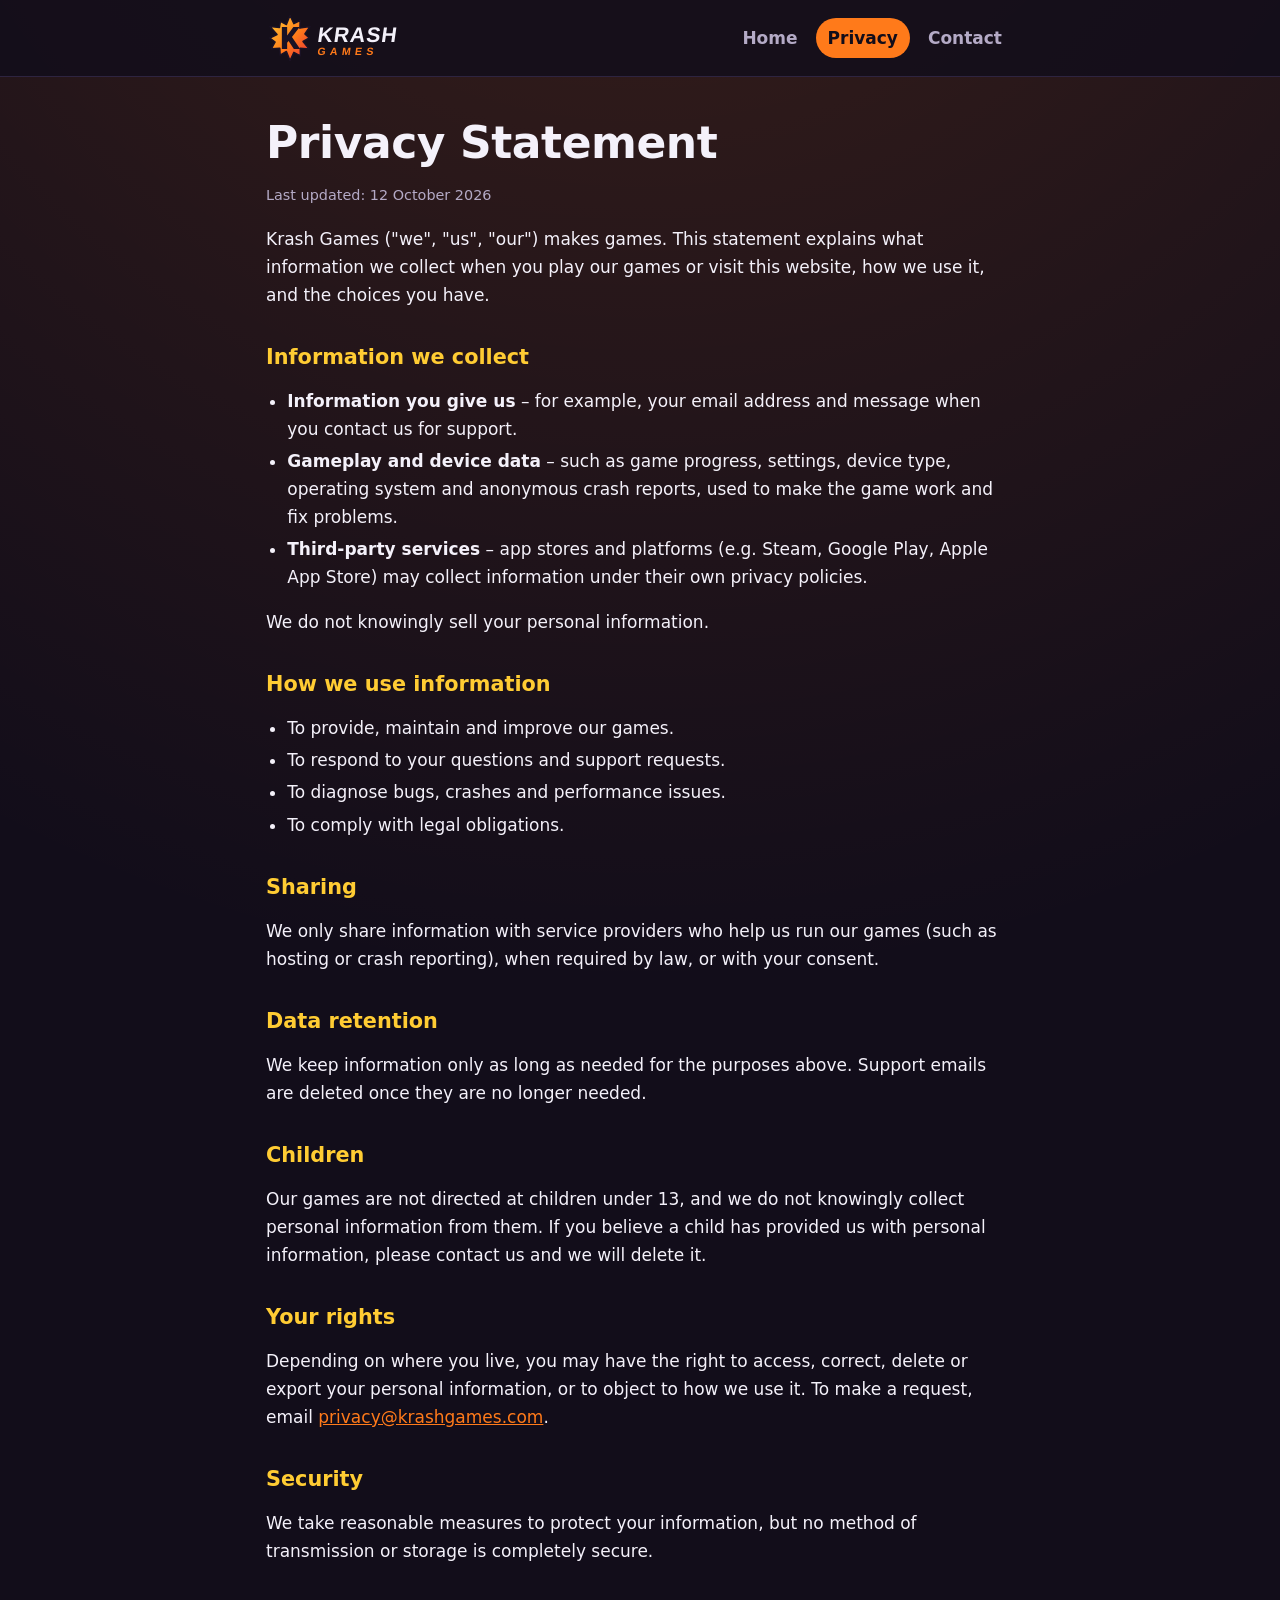
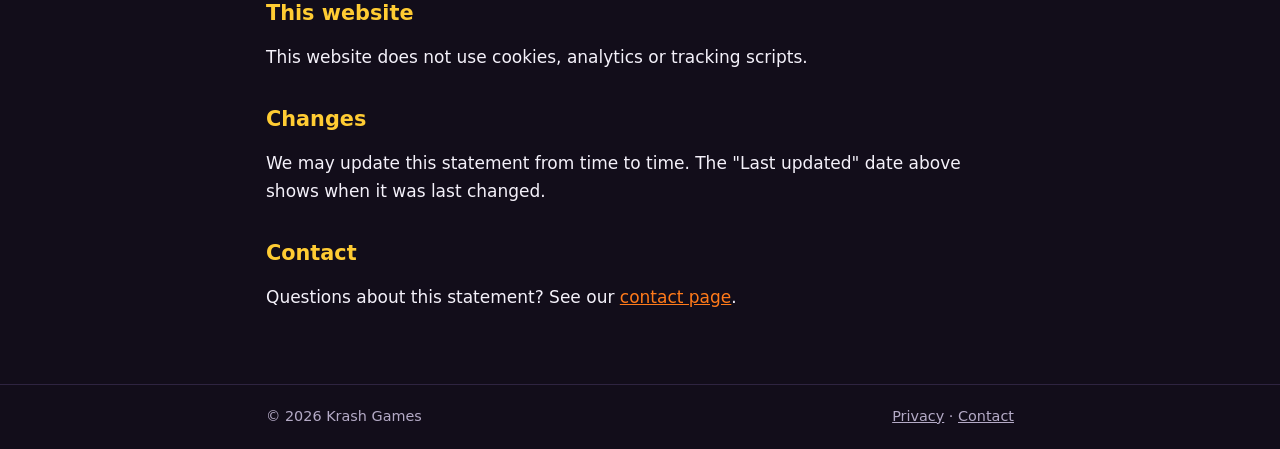
==== privacy.html @ dce3d5c1 "Add files via upload" ====
<!doctype html>
<html lang="en">
<head>
  <meta charset="utf-8">
  <meta name="viewport" content="width=device-width, initial-scale=1">
  <title>Privacy Statement – Krash Games</title>
  <meta name="description" content="Krash Games privacy statement.">
  <link rel="icon" type="image/svg+xml" href="logo-mark.svg">
  <link rel="stylesheet" href="styles.css">
</head>
<body>
  <header class="site-header">
    <div class="inner">
      <a class="brand" href="index.html"><img src="logo.svg" alt="Krash Games"></a>
      <nav class="site-nav" aria-label="Main">
        <a href="index.html">Home</a>
        <a href="privacy.html" aria-current="page">Privacy</a>
        <a href="contact.html">Contact</a>
      </nav>
    </div>
  </header>

  <main>
    <!-- TODO: review this template against what your games actually collect
         (analytics, ads, crash reporting SDKs, etc.) before publishing. -->
    <h1>Privacy Statement</h1>
    <p class="updated">Last updated: 12 October 2026</p>

    <p>Krash Games ("we", "us", "our") makes games. This statement explains what information we collect when you play our games or visit this website, how we use it, and the choices you have.</p>

    <h2>Information we collect</h2>
    <ul>
      <li><strong>Information you give us</strong> – for example, your email address and message when you contact us for support.</li>
      <li><strong>Gameplay and device data</strong> – such as game progress, settings, device type, operating system and anonymous crash reports, used to make the game work and fix problems.</li>
      <li><strong>Third-party services</strong> – app stores and platforms (e.g. Steam, Google Play, Apple App Store) may collect information under their own privacy policies.</li>
    </ul>
    <p>We do not knowingly sell your personal information.</p>

    <h2>How we use information</h2>
    <ul>
      <li>To provide, maintain and improve our games.</li>
      <li>To respond to your questions and support requests.</li>
      <li>To diagnose bugs, crashes and performance issues.</li>
      <li>To comply with legal obligations.</li>
    </ul>

    <h2>Sharing</h2>
    <p>We only share information with service providers who help us run our games (such as hosting or crash reporting), when required by law, or with your consent.</p>

    <h2>Data retention</h2>
    <p>We keep information only as long as needed for the purposes above. Support emails are deleted once they are no longer needed.</p>

    <h2>Children</h2>
    <p>Our games are not directed at children under 13, and we do not knowingly collect personal information from them. If you believe a child has provided us with personal information, please contact us and we will delete it.</p>

    <h2>Your rights</h2>
    <p>Depending on where you live, you may have the right to access, correct, delete or export your personal information, or to object to how we use it. To make a request, email <a href="mailto:privacy@krashgames.com">privacy@krashgames.com</a>.</p>

    <h2>Security</h2>
    <p>We take reasonable measures to protect your information, but no method of transmission or storage is completely secure.</p>

    <h2>This website</h2>
    <p>This website does not use cookies, analytics or tracking scripts.</p>

    <h2>Changes</h2>
    <p>We may update this statement from time to time. The "Last updated" date above shows when it was last changed.</p>

    <h2>Contact</h2>
    <p>Questions about this statement? See our <a href="contact.html">contact page</a>.</p>
  </main>

  <footer class="site-footer">
    <div class="inner">
      <span>&copy; 2026 Krash Games</span>
      <span><a href="privacy.html">Privacy</a> · <a href="contact.html">Contact</a></span>
    </div>
  </footer>
</body>
</html>
---- styles.css ----
:root {
  --bg: #120d1a;
  --surface: #1d1529;
  --border: #2e2440;
  --text: #f4f1fa;
  --muted: #b4aac6;
  --accent: #ff7a1a;
  --accent-2: #ffcc33;
  --danger: #e8283c;
  --radius: 12px;
  --max: 780px;
}

* {
  box-sizing: border-box;
}

html {
  -webkit-text-size-adjust: 100%;
}

body {
  margin: 0;
  min-height: 100vh;
  display: flex;
  flex-direction: column;
  background: var(--bg);
  background-image: radial-gradient(circle at 50% -20%, rgba(255, 122, 26, 0.18), transparent 55%);
  color: var(--text);
  font-family: system-ui, -apple-system, "Segoe UI", Roboto, Arial, sans-serif;
  font-size: 1.0625rem;
  line-height: 1.65;
}

a {
  color: var(--accent);
}

a:hover,
a:focus-visible {
  color: var(--accent-2);
}

/* Header */
.site-header {
  border-bottom: 1px solid var(--border);
  background: rgba(18, 13, 26, 0.85);
}

.site-header .inner {
  max-width: var(--max);
  margin: 0 auto;
  padding: 14px 16px;
  display: flex;
  align-items: center;
  justify-content: space-between;
  flex-wrap: wrap;
  gap: 12px;
}

.brand img {
  display: block;
  height: 48px;
  width: auto;
}

.site-nav {
  display: flex;
  gap: 6px;
}

.site-nav a {
  color: var(--muted);
  text-decoration: none;
  font-weight: 600;
  padding: 6px 12px;
  border-radius: 999px;
}

.site-nav a:hover,
.site-nav a:focus-visible {
  color: var(--text);
  background: var(--surface);
}

.site-nav a[aria-current="page"] {
  color: var(--bg);
  background: var(--accent);
}

/* Main content */
main {
  flex: 1;
  width: 100%;
  max-width: var(--max);
  margin: 0 auto;
  padding: 40px 16px 56px;
}

h1,
h2 {
  line-height: 1.2;
}

h1 {
  font-size: clamp(2rem, 6vw, 2.75rem);
  margin: 0 0 8px;
  letter-spacing: -0.01em;
}

h2 {
  font-size: 1.3rem;
  margin: 36px 0 8px;
  color: var(--accent-2);
}

.lede {
  color: var(--muted);
  margin-top: 0;
}

.updated {
  color: var(--muted);
  font-size: 0.9rem;
}

ul {
  padding-left: 1.25em;
}

li + li {
  margin-top: 4px;
}

/* Home hero */
.hero {
  text-align: center;
  padding: 24px 0 8px;
}

.hero img {
  width: 160px;
  height: 160px;
  margin-bottom: 16px;
}

.cards {
  display: grid;
  grid-template-columns: repeat(auto-fit, minmax(240px, 1fr));
  gap: 16px;
  margin-top: 32px;
}

.card {
  display: block;
  padding: 20px;
  border: 1px solid var(--border);
  border-radius: var(--radius);
  background: var(--surface);
  color: var(--text);
  text-decoration: none;
  transition: border-color 0.15s, transform 0.15s;
}

.card:hover,
.card:focus-visible {
  color: var(--text);
  border-color: var(--accent);
  transform: translateY(-2px);
}

.card h2 {
  margin: 0 0 4px;
}

.card p {
  margin: 0;
  color: var(--muted);
}

/* Contact */
.contact-list {
  list-style: none;
  padding: 0;
  margin: 24px 0 0;
  display: grid;
  gap: 12px;
}

.contact-list li {
  margin: 0;
  padding: 16px 20px;
  border: 1px solid var(--border);
  border-radius: var(--radius);
  background: var(--surface);
}

.contact-list .label {
  display: block;
  font-size: 0.8rem;
  font-weight: 700;
  letter-spacing: 0.08em;
  text-transform: uppercase;
  color: var(--muted);
}

.contact-list a {
  font-weight: 600;
  word-break: break-word;
}

/* Footer */
.site-footer {
  border-top: 1px solid var(--border);
  color: var(--muted);
  font-size: 0.9rem;
}

.site-footer .inner {
  max-width: var(--max);
  margin: 0 auto;
  padding: 20px 16px;
  display: flex;
  justify-content: space-between;
  flex-wrap: wrap;
  gap: 8px;
}

.site-footer a {
  color: var(--muted);
}

@media (prefers-reduced-motion: reduce) {
  .card {
    transition: none;
  }
}
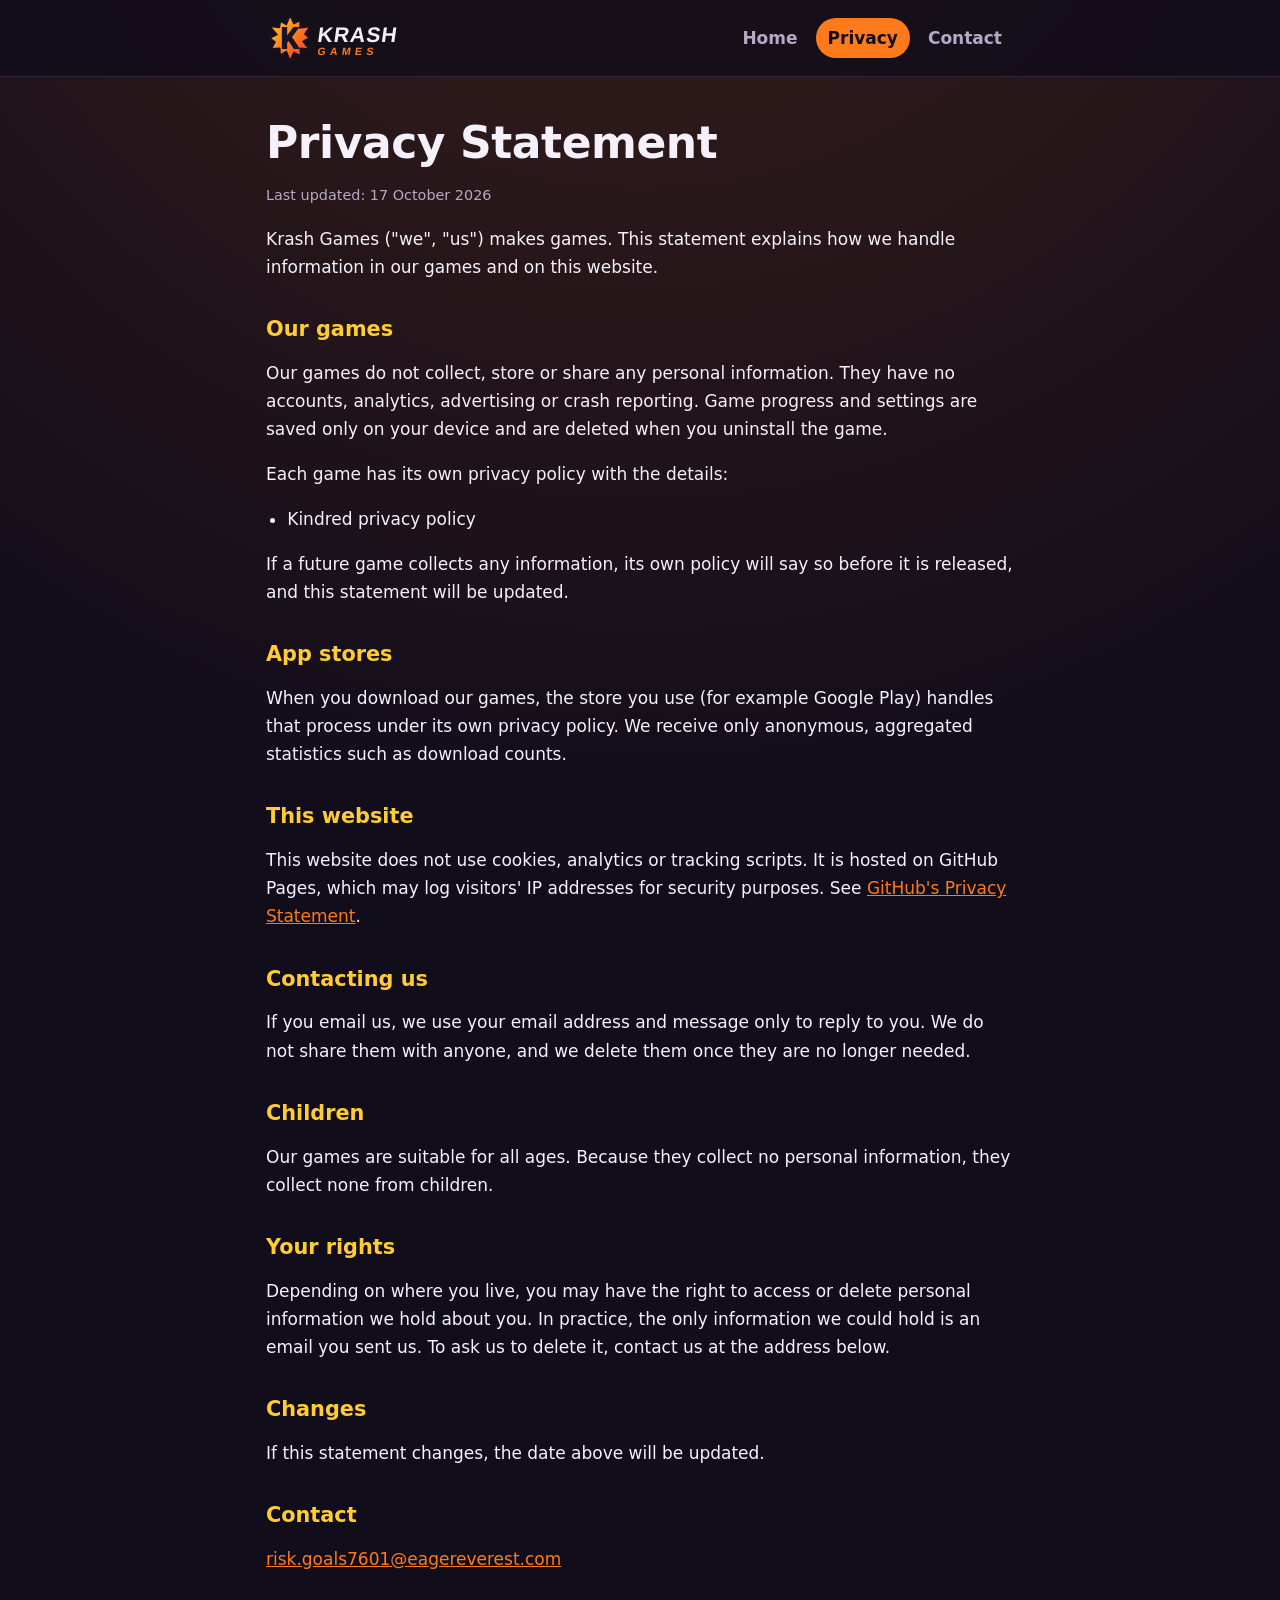
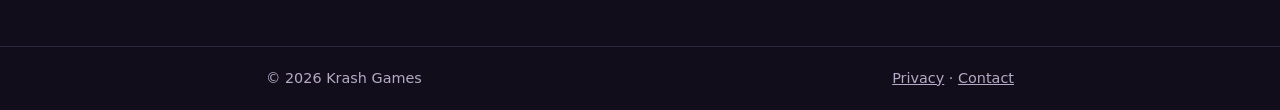
==== commit c037ed61: "Update privacy statement and contact email Replace the template privacy statement with the final tex" ====
--- a/privacy.html
+++ b/privacy.html
@@ -21,52 +21,39 @@
   </header>
 
   <main>
-    <!-- TODO: review this template against what your games actually collect
-         (analytics, ads, crash reporting SDKs, etc.) before publishing. -->
     <h1>Privacy Statement</h1>
-    <p class="updated">Last updated: 12 October 2026</p>
+    <p class="updated">Last updated: 17 October 2026</p>
 
-    <p>Krash Games ("we", "us", "our") makes games. This statement explains what information we collect when you play our games or visit this website, how we use it, and the choices you have.</p>
+    <p>Krash Games ("we", "us") makes games. This statement explains how we handle information in our games and on this website.</p>
 
-    <h2>Information we collect</h2>
+    <h2>Our games</h2>
+    <p>Our games do not collect, store or share any personal information. They have no accounts, analytics, advertising or crash reporting. Game progress and settings are saved only on your device and are deleted when you uninstall the game.</p>
+    <p>Each game has its own privacy policy with the details:</p>
     <ul>
-      <li><strong>Information you give us</strong> – for example, your email address and message when you contact us for support.</li>
-      <li><strong>Gameplay and device data</strong> – such as game progress, settings, device type, operating system and anonymous crash reports, used to make the game work and fix problems.</li>
-      <li><strong>Third-party services</strong> – app stores and platforms (e.g. Steam, Google Play, Apple App Store) may collect information under their own privacy policies.</li>
+      <li>Kindred privacy policy</li>
     </ul>
-    <p>We do not knowingly sell your personal information.</p>
+    <p>If a future game collects any information, its own policy will say so before it is released, and this statement will be updated.</p>
 
-    <h2>How we use information</h2>
-    <ul>
-      <li>To provide, maintain and improve our games.</li>
-      <li>To respond to your questions and support requests.</li>
-      <li>To diagnose bugs, crashes and performance issues.</li>
-      <li>To comply with legal obligations.</li>
-    </ul>
+    <h2>App stores</h2>
+    <p>When you download our games, the store you use (for example Google Play) handles that process under its own privacy policy. We receive only anonymous, aggregated statistics such as download counts.</p>
 
-    <h2>Sharing</h2>
-    <p>We only share information with service providers who help us run our games (such as hosting or crash reporting), when required by law, or with your consent.</p>
+    <h2>This website</h2>
+    <p>This website does not use cookies, analytics or tracking scripts. It is hosted on GitHub Pages, which may log visitors' IP addresses for security purposes. See <a href="https://docs.github.com/en/site-policy/privacy-policies/github-general-privacy-statement">GitHub's Privacy Statement</a>.</p>
 
-    <h2>Data retention</h2>
-    <p>We keep information only as long as needed for the purposes above. Support emails are deleted once they are no longer needed.</p>
+    <h2>Contacting us</h2>
+    <p>If you email us, we use your email address and message only to reply to you. We do not share them with anyone, and we delete them once they are no longer needed.</p>
 
     <h2>Children</h2>
-    <p>Our games are not directed at children under 13, and we do not knowingly collect personal information from them. If you believe a child has provided us with personal information, please contact us and we will delete it.</p>
+    <p>Our games are suitable for all ages. Because they collect no personal information, they collect none from children.</p>
 
     <h2>Your rights</h2>
-    <p>Depending on where you live, you may have the right to access, correct, delete or export your personal information, or to object to how we use it. To make a request, email <a href="mailto:privacy@krashgames.com">privacy@krashgames.com</a>.</p>
-
-    <h2>Security</h2>
-    <p>We take reasonable measures to protect your information, but no method of transmission or storage is completely secure.</p>
-
-    <h2>This website</h2>
-    <p>This website does not use cookies, analytics or tracking scripts.</p>
+    <p>Depending on where you live, you may have the right to access or delete personal information we hold about you. In practice, the only information we could hold is an email you sent us. To ask us to delete it, contact us at the address below.</p>
 
     <h2>Changes</h2>
-    <p>We may update this statement from time to time. The "Last updated" date above shows when it was last changed.</p>
+    <p>If this statement changes, the date above will be updated.</p>
 
     <h2>Contact</h2>
-    <p>Questions about this statement? See our <a href="contact.html">contact page</a>.</p>
+    <p><a href="mailto:risk.goals7601@eagereverest.com">risk.goals7601@eagereverest.com</a></p>
   </main>
 
   <footer class="site-footer">
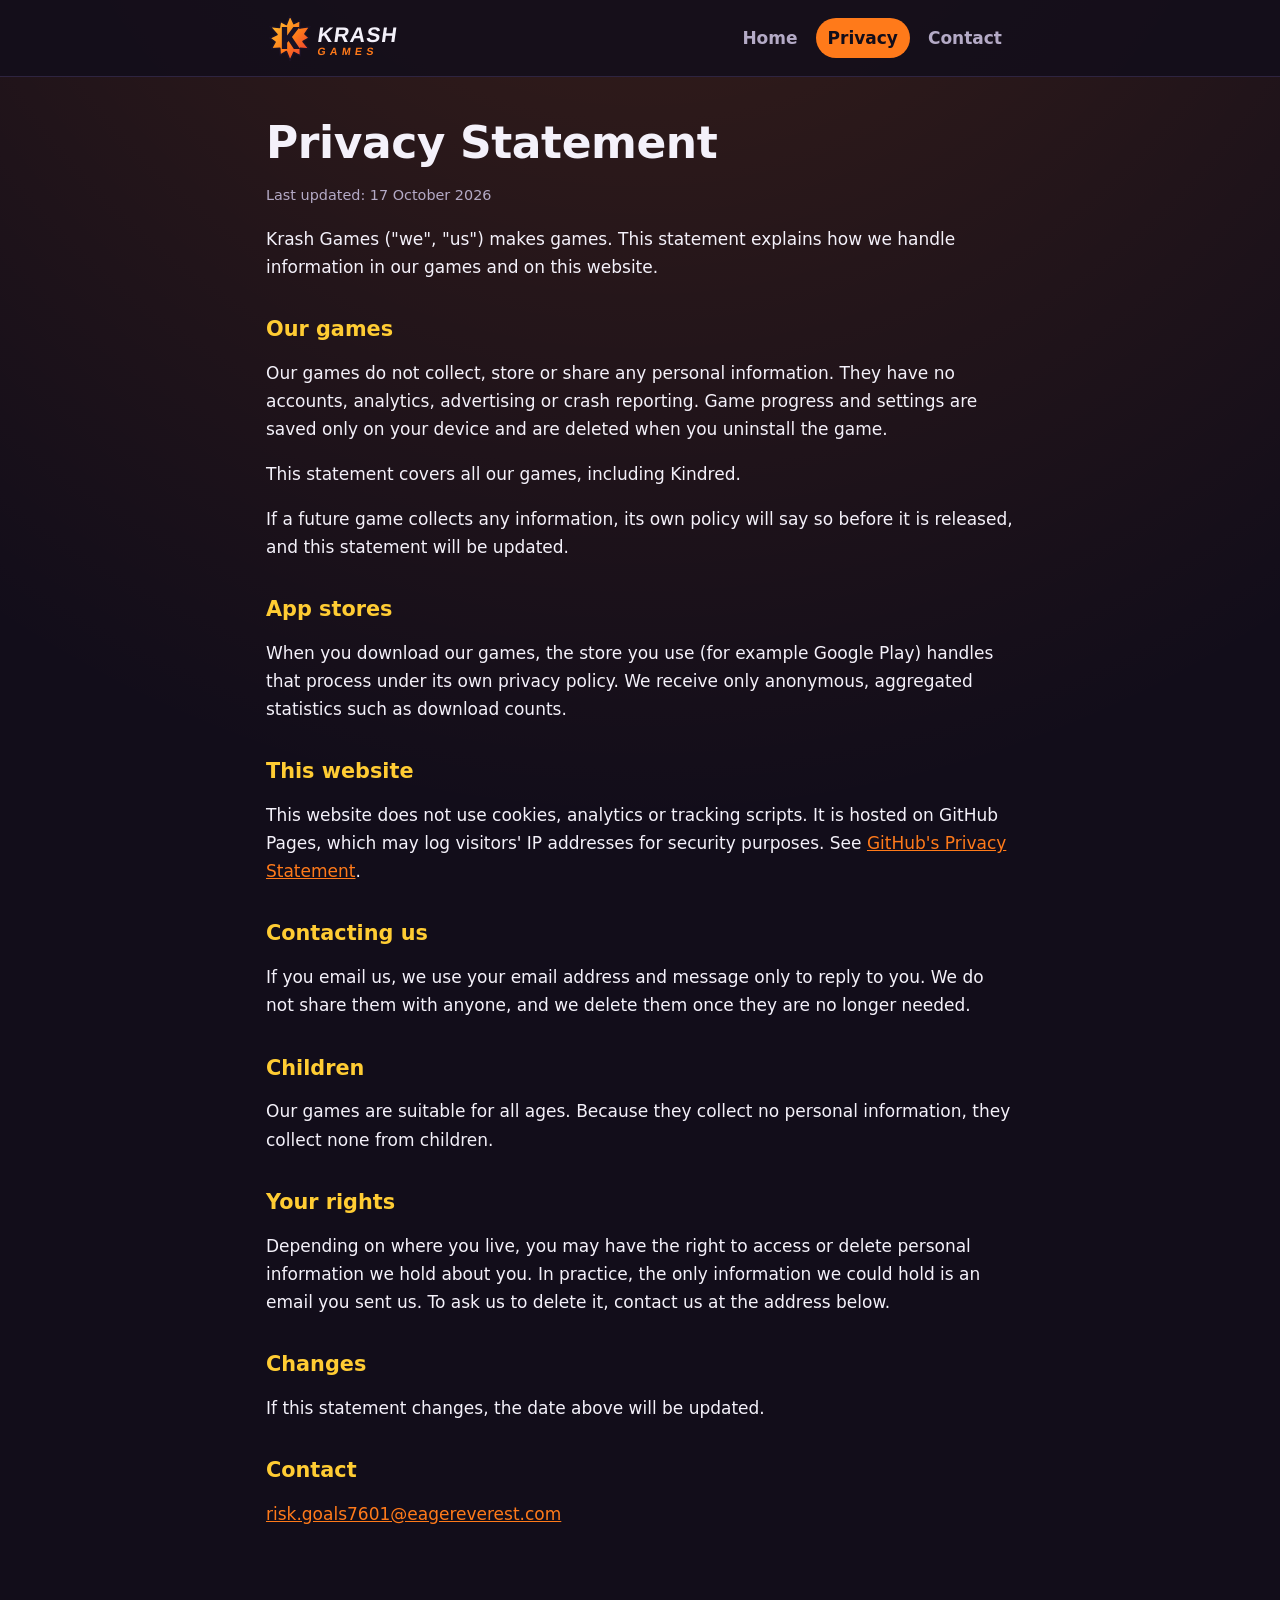
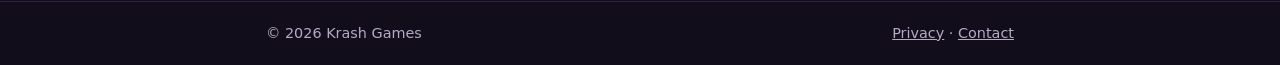
==== commit d13b50e1: "Name Kindred in privacy statement and remove dead policy link Co-Authored-By: Claude Opus 5.5 <norep" ====
--- a/privacy.html
+++ b/privacy.html
@@ -28,10 +28,7 @@
 
     <h2>Our games</h2>
     <p>Our games do not collect, store or share any personal information. They have no accounts, analytics, advertising or crash reporting. Game progress and settings are saved only on your device and are deleted when you uninstall the game.</p>
-    <p>Each game has its own privacy policy with the details:</p>
-    <ul>
-      <li>Kindred privacy policy</li>
-    </ul>
+    <p>This statement covers all our games, including Kindred.</p>
     <p>If a future game collects any information, its own policy will say so before it is released, and this statement will be updated.</p>
 
     <h2>App stores</h2>
